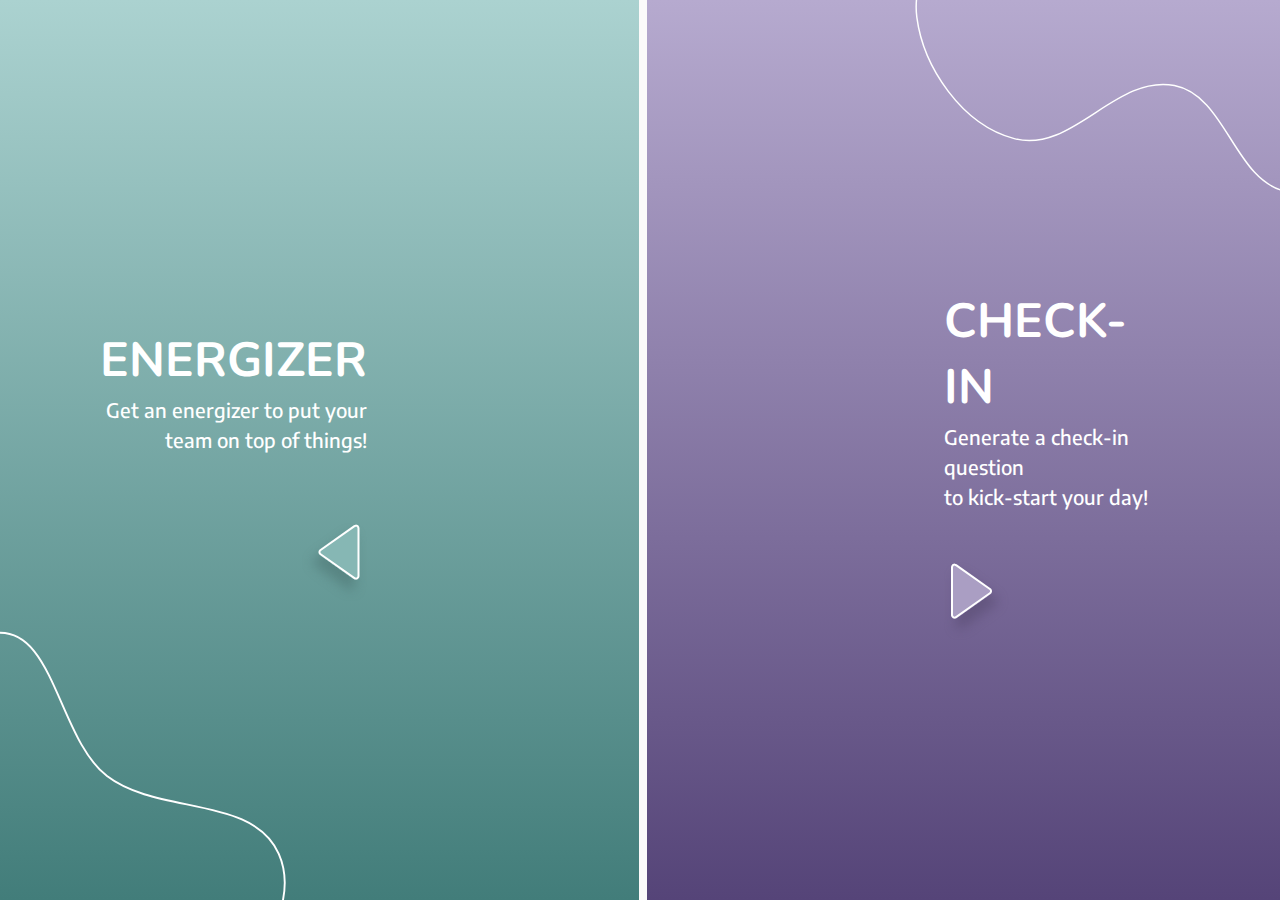
==== index.html @ ad7235d1 "generator stage 1" ====
<!DOCTYPE html>
<html lang="en">
  <head>
    <meta charset="UTF-8" />
    <meta http-equiv="X-UA-Compatible" content="IE=edge" />
    <meta name="viewport" content="width=, initial-scale=1.0" />
    <link rel="stylesheet" href="style.css" />
    <script src="main.js"></script>
    <title>Generator</title>
    <link
      rel="shortcut icon"
      type="image/png"
      href="https://i.ibb.co/zRG3trT/favicon.png"
    />
    <link
      rel="stylesheet"
      href="https://fonts.googleapis.com/css?family=Nunito"
    />
    <link
      rel="stylesheet"
      href="https://fonts.googleapis.com/css?family=Encode+Sans"
    />
  </head>
  <body>
    <div class="split left">
      <div class="blob01">
        <?xml version="1.0" encoding="utf-8"?>
        <!-- Generator: Adobe Illustrator 22.1.0, SVG Export Plug-In . SVG Version: 6.00 Build 0)  -->
        <svg
          version="1.1"
          id="Layer_1"
          xmlns="http://www.w3.org/2000/svg"
          xmlns:xlink="http://www.w3.org/1999/xlink"
          x="0px"
          y="0px"
          viewBox="0 0 403.5 336"
          style="enable-background: new 0 0 403.5 336"
          xml:space="preserve"
        >
          <style type="text/css">
            .st0 {
              fill: none;
              stroke: #ffffff;
              stroke-width: 2;
            }
          </style>
          <path
            class="st0"
            d="M26.8,41c10-11.5,22.5-19.6,39-22.6C130.1,6.8,134.2,128.3,186,168.2c53.4,41.1,153.4,20,180.5,81.7
          c9.5,21.6,7.5,43.5-0.2,65.5"
          />
        </svg>
      </div>
​
      <div id="leftBlock">
        <h1>Energizer</h1>
        <h2>
          Get an energizer to put your <br />
          team on top of things!
        </h2>
​
        <!-- Blue button -->
        <div class="triangle_left">
        <a href="energizer.html">
          <svg 
            width="65"
            height="79"
            viewBox="0 0 65 79"
            fill="none"
            xmlns="http://www.w3.org/2000/svg">
            <g filter="url(#filter0_d_271:8)">
              <path
                d="M55.6063 55.6998C55.1857 55.9228 54.7135 56.0248 54.2403 55.9949C53.7671 55.965 53.3108 55.8044 52.9205 55.5302L19.1194 31.6811C18.774 31.4373 18.4917 31.1117 18.2968 30.7324C18.1018 30.353 18 29.9312 18 29.5029C18 29.0747 18.1018 28.6528 18.2968 28.2735C18.4917 27.8941 18.774 27.5686 19.1194 27.3247L52.9205 3.47564C53.3101 3.1986 53.7669 3.03591 54.241 3.00529C54.7152 2.97468 55.1885 3.07732 55.6093 3.30202C56.0302 3.52672 56.3824 3.86486 56.6276 4.27957C56.8728 4.69429 57.0016 5.16966 57 5.65385V53.352C57.0001 53.8357 56.8702 54.3102 56.6246 54.7241C56.3789 55.1379 56.0268 55.4754 55.6063 55.6998Z"
                fill="#86B7B4"
              />
              <path
                d="M55.6063 55.6998C55.1857 55.9228 54.7135 56.0248 54.2403 55.9949C53.7671 55.965 53.3108 55.8044 52.9205 55.5302L19.1194 31.6811C18.774 31.4373 18.4917 31.1117 18.2968 30.7324C18.1018 30.353 18 29.9312 18 29.5029C18 29.0747 18.1018 28.6528 18.2968 28.2735C18.4917 27.8941 18.774 27.5686 19.1194 27.3247L52.9205 3.47564C53.3101 3.1986 53.7669 3.03591 54.241 3.00529C54.7152 2.97468 55.1885 3.07732 55.6093 3.30202C56.0302 3.52672 56.3824 3.86486 56.6276 4.27957C56.8728 4.69429 57.0016 5.16966 57 5.65385V53.352C57.0001 53.8357 56.8702 54.3102 56.6246 54.7241C56.3789 55.1379 56.0268 55.4754 55.6063 55.6998Z"
                stroke="white"
                stroke-width="2"
              />
            </g>
            <defs>
              <filter
                id="filter0_d_271:8"
                x="0"
                y="0"
                width="65"
                height="79"
                filterUnits="userSpaceOnUse"
                color-interpolation-filters="sRGB"
              >
                <feFlood flood-opacity="0" result="BackgroundImageFix" />
                <feColorMatrix
                  in="SourceAlpha"
                  type="matrix"
                  values="0 0 0 0 0 0 0 0 0 0 0 0 0 0 0 0 0 0 127 0"
                  result="hardAlpha"
                />
                <feOffset dx="-5" dy="10" />
                <feGaussianBlur stdDeviation="6" />
                <feComposite in2="hardAlpha" operator="out" />
                <feColorMatrix
                  type="matrix"
                  values="0 0 0 0 0.282336 0 0 0 0 0.433606 0 0 0 0 0.424879 0 0 0 0.5 0"
                />
                <feBlend
                  mode="normal"
                  in2="BackgroundImageFix"
                  result="effect1_dropShadow_271:8"
                />
                <feBlend
                  mode="normal"
                  in="SourceGraphic"
                  in2="effect1_dropShadow_271:8"
                  result="shape"
                />
              </filter>
            </defs>
          </svg>
        </a>
      </div>
      </div>
      <div class="leftDog">
      <img id="imageLeft" src="https://i.ibb.co/F7Wyc4p/left-dog.png"></div>
    </div>
    <div id="centerBlock"></div>
    <div class="split right">
      <div class="blob02">
        <?xml version="1.0" encoding="utf-8"?>
        <!-- Generator: Adobe Illustrator 22.1.0, SVG Export Plug-In . SVG Version: 6.00 Build 0)  -->
        <svg
          version="1.1"
          id="Layer_1"
          xmlns="http://www.w3.org/2000/svg"
          xmlns:xlink="http://www.w3.org/1999/xlink"
          x="0px"
          y="0px"
          viewBox="0 0 522 297"
          style="enable-background: new 0 0 522 297"
          xml:space="preserve"
        >
          <style type="text/css">
            .st0 {
              fill: none;
              stroke: #ffffff;
              stroke-width: 2;
            }
          </style>
          <path
            class="st0"
            d="M517.3,273.9c-70.8-13.7-81.6-130.3-152.4-144C285,114.4,226,223.1,147.2,202.1C75.8,183.2,23.5,104.7,14.7,37
	c-1.4-11.1-1.1-21.8,0.6-32.2"
          />
        </svg>
      </div>
      <div id="rightBlock">
        <h1 style="text-align:left;">Check-in</h1>
        <h2 style="text-align:left;">Generate a check-in question <br>
          to kick-start your day!</h2>
​
        <!-- Purple button -->
        <a href="checkIn.html">
          <svg
            width="65"
            height="79"
            viewBox="0 0 65 79"
            fill="none"
            xmlns="http://www.w3.org/2000/svg"
          >
            <g filter="url(#filter0_d_271:9)">
              <path
                d="M9.39366 55.6998C9.81426 55.9228 10.2865 56.0248 10.7597 55.9949C11.2329 55.965 11.6892 55.8044 12.0795 55.5302L45.8806 31.6811C46.226 31.4373 46.5083 31.1117 46.7032 30.7324C46.8982 30.353 47 29.9312 47 29.5029C47 29.0747 46.8982 28.6528 46.7032 28.2735C46.5083 27.8941 46.226 27.5686 45.8806 27.3247L12.0795 3.47564C11.6899 3.1986 11.2331 3.03591 10.759 3.00529C10.2848 2.97468 9.81151 3.07732 9.39067 3.30202C8.96984 3.52672 8.6176 3.86486 8.37238 4.27957C8.12716 4.69429 7.99835 5.16966 8.00002 5.65385V53.352C7.99994 53.8357 8.12977 54.3102 8.37543 54.7241C8.6211 55.1379 8.97323 55.4754 9.39366 55.6998Z"
                fill="#AA9EC3"
              />
              <path
                d="M9.39366 55.6998C9.81426 55.9228 10.2865 56.0248 10.7597 55.9949C11.2329 55.965 11.6892 55.8044 12.0795 55.5302L45.8806 31.6811C46.226 31.4373 46.5083 31.1117 46.7032 30.7324C46.8982 30.353 47 29.9312 47 29.5029C47 29.0747 46.8982 28.6528 46.7032 28.2735C46.5083 27.8941 46.226 27.5686 45.8806 27.3247L12.0795 3.47564C11.6899 3.1986 11.2331 3.03591 10.759 3.00529C10.2848 2.97468 9.81151 3.07732 9.39067 3.30202C8.96984 3.52672 8.6176 3.86486 8.37238 4.27957C8.12716 4.69429 7.99835 5.16966 8.00002 5.65385V53.352C7.99994 53.8357 8.12977 54.3102 8.37543 54.7241C8.6211 55.1379 8.97323 55.4754 9.39366 55.6998Z"
                stroke="white"
                stroke-width="2"
              />
            </g>
            <defs>
              <filter
                id="filter0_d_271:9"
                x="0"
                y="0"
                width="65"
                height="79"
                filterUnits="userSpaceOnUse"
                color-interpolation-filters="sRGB"
              >
                <feFlood flood-opacity="0" result="BackgroundImageFix" />
                <feColorMatrix
                  in="SourceAlpha"
                  type="matrix"
                  values="0 0 0 0 0 0 0 0 0 0 0 0 0 0 0 0 0 0 127 0"
                  result="hardAlpha"
                />
                <feOffset dx="5" dy="10" />
                <feGaussianBlur stdDeviation="6" />
                <feComposite in2="hardAlpha" operator="out" />
                <feColorMatrix
                  type="matrix"
                  values="0 0 0 0 0.32768 0 0 0 0 0.279461 0 0 0 0 0.421106 0 0 0 0.5 0"
                />
                <feBlend
                  mode="normal"
                  in2="BackgroundImageFix"
                  result="effect1_dropShadow_271:9"
                />
                <feBlend
                  mode="normal"
                  in="SourceGraphic"
                  in2="effect1_dropShadow_271:9"
                  result="shape"
                />
              </filter>
            </defs>
            </svg>           
      </div>
      <div class="rightDog">
      <img id="imageRight" src="https://i.ibb.co/jrBkN8w/right-dog.png">
    </div>
    </div>
  </body>
</html>
---- style.css ----
body {
  color: white;
}
h1 {
  font-family: Nunito;
  font-style: normal;
  font-weight: bold;
  font-size: 48px;
  text-align: right;
  text-transform: uppercase;
  color: #ffffff;
  margin-bottom: -15px;
}
h2 {
  font-family: "Encode Sans";
  font-style: normal;
  font-weight: 500;
  font-size: 20px;
  text-align: right;
  line-height: 30px;
  margin-bottom: 50px;
}
.split {
  height: 100%;
  width: 50%;
  position: fixed;
  z-index: 1;
  top: 0;
  overflow-x: hidden;
  overflow-y: hidden;
}
.left {
  left: 0;
  background: linear-gradient(180deg, #abd2d0 0%, #427d7a 100%);
  mix-blend-mode: normal;
}
.right {
  right: 0;
  background: linear-gradient(180deg, #b6aacf 0%, #554478 100%);
  mix-blend-mode: normal;
}
#centerBlock {
  position: fixed;
  margin-left: 49.3%;
  width: 8px;
  height: 100%;
  top: 0px;
  z-index: 2;
  background: #fbfafa;
}
#leftBlock {
  position: absolute;
  top: 50%;
  left: 35%;
  transform: translate(-50%, -50%);
}
#rightBlock {
  position: absolute;
  top: 50%;
  left: 65%;
  transform: translate(-50%, -50%);
}
.leftDog {
  position: absolute;
  width: 100%;
  height: 100%;
  margin-left: 50%;
}
#imageLeft {
  position: absolute;
  width: 100%;
  bottom: 0px;
}
.rightDog {
  position: absolute;
  width: 100%;
  height: 100%;
  margin-left: -50%;
}
#imageRight {
  position: absolute;
  width: 100%;
  bottom: 0px;
}
.blob01 {
  position: absolute;
  width: 60%;
  left: -70px;
  bottom: -40px;
}
.blob02 {
  width: 60%;
  position: absolute;
  top: -10px;
  right: -10px;
}
.triangle_left {
  margin-left: 220px;
}

/* -------------- Check-in page -------------*/

.check-in-page-main {
  height: 100%;
  width: 100%;
  position: fixed;
  left: 0;
  top: 0;
  overflow-x: hidden;
  background: linear-gradient(180deg, #b6aacf 0%, #554478 100%);
  mix-blend-mode: normal;
}

.check-in-page-parent {
  position: relative;
  width: 1100px;
  height: 1100px;
  left: 20%;
  top: 30%;
  align-self: center;
}

.present-question-text {
  position: relative;
  width: 529px;
  height: 38px;
  margin-bottom: 10px;
  font-family: "Encode Sans";
  font-style: normal;
  font-weight: 500;
  font-size: 20px;
  text-align: left;
  margin-top: 30px;
}

.check-in-question-text {
  position: relative;
  width: 800px;
  height: 98px;
  margin-bottom: 20px;
  text-align: left;
  font-family: Nunito;
  font-style: normal;
  font-weight: bold;
  font-size: 48px;
  text-align: left;
  text-transform: uppercase;
  color: #ffffff;
  margin-top: 25px;
  background-color: transparent;
}

.generate-checkIn-button {
  position: relative;
  width: 198px;
  height: 52px;
  background: #7e6f9c;
  border: 3px solid #ffffff;
  box-sizing: border-box;
  box-shadow: 0px 10px 12px rgba(94, 82, 117, 0.5);
  border-radius: 35px;
  font-family: Encode Sans;
  font-style: normal;
  font-weight: 500;
  font-size: 20px;
  text-transform: uppercase;
  color: #ffffff;
  margin-top: 30px;
}

/* ----------- Energizer page -----------*/

.energizer-body {
  height: 100%;
  width: 100%;
  position: fixed;
  left: 0;
  top: 0;
  overflow-x: hidden;
  background: linear-gradient(180deg, #abd2d0 0%, #427d7a 100%);
  mix-blend-mode: normal;
}

/* parent */
.energizer-content-holder {
  position: relative;
  width: 1100px;
  height: 1100px;
  left: 25%;
  top: 10%;
  align-self: center;
}

.generate-energizer-button {
  position: relative;
  width: 198px;
  height: 52px;
  margin-bottom: 10px;
  background: #9dc9c6;
  border: 3px solid #ffffff;
  box-sizing: border-box;
  box-shadow: 0px 10px 12px rgba(116, 156, 154, 0.5);
  border-radius: 35px;
  border-radius: 35px;
  font-family: Encode Sans;
  font-style: normal;
  font-weight: 500;
  font-size: 20px;
  text-align: center;
  text-transform: uppercase;
  color: #ffffff;
  margin-top: 30px;
  margin-bottom: 30px;
}

.body-text-holder {
  position: static;
  width: 100vh;
  height: 100vh;
  border-radius: 30px;
  background-color: white;
}

/* text-fields */
.display-energizer {
  position: relative;
  width: 529px;
  height: 38px;
  margin-bottom: 20px;
  text-align: left;
  font-family: Nunito;
  font-style: normal;
  font-weight: bold;
  font-size: 48px;
  text-align: left;
  text-transform: uppercase;
  color: #ffffff;
  margin-top: 25px;
}

.present-energizer {
  position: relative;
  width: 529px;
  height: 38px;
  margin-bottom: 10px;
  font-family: "Encode Sans";
  font-style: normal;
  font-weight: 500;
  font-size: 20px;
  text-align: left;
  margin-top: 30px;
}
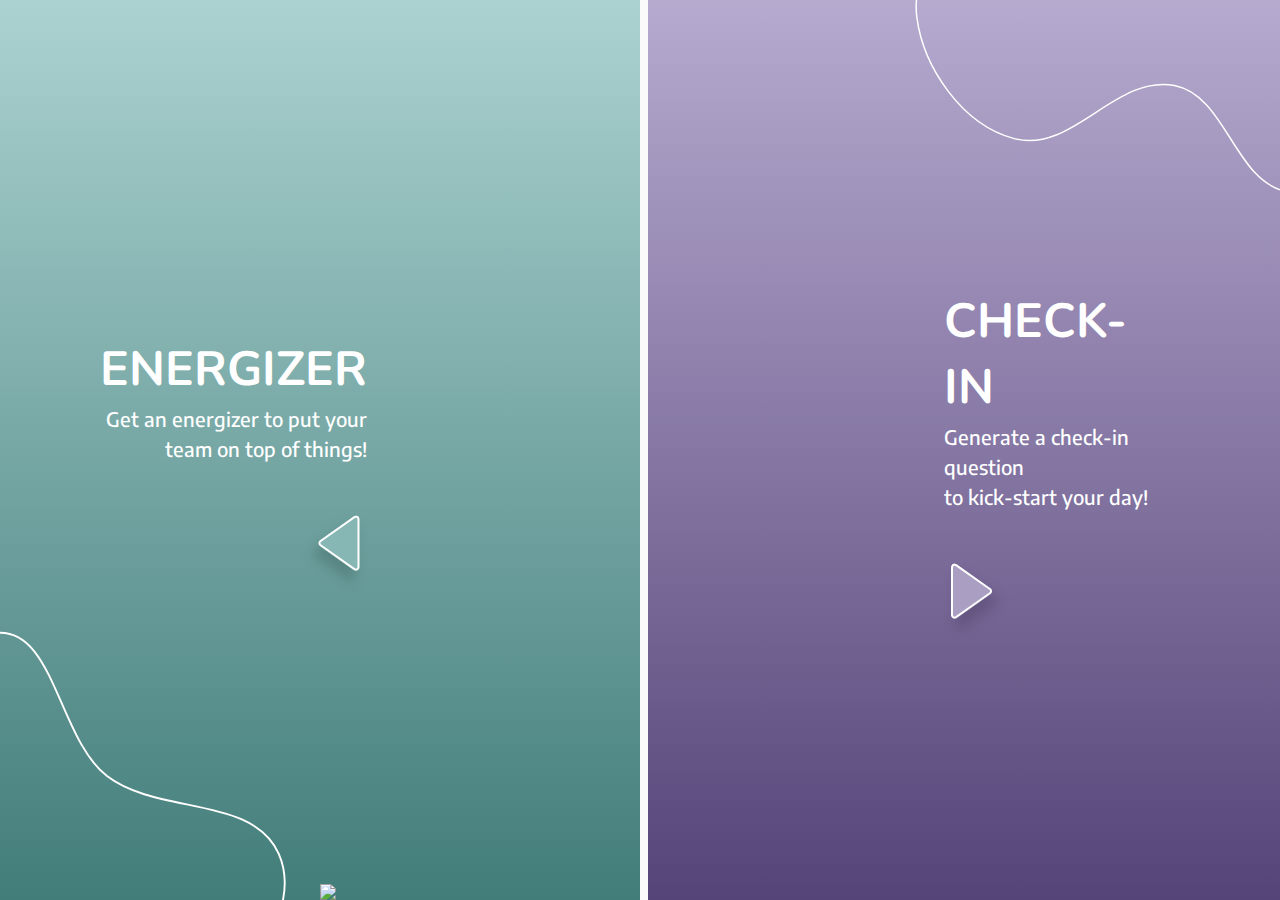
==== commit 2d6a6d77: "line" ====
--- a/index.html
+++ b/index.html
@@ -51,14 +51,14 @@
           />
         </svg>
       </div>
-​
+
       <div id="leftBlock">
         <h1>Energizer</h1>
         <h2>
           Get an energizer to put your <br />
           team on top of things!
         </h2>
-​
+
         <!-- Blue button -->
         <div class="triangle_left">
         <a href="energizer.html">
@@ -157,7 +157,7 @@
         <h1 style="text-align:left;">Check-in</h1>
         <h2 style="text-align:left;">Generate a check-in question <br>
           to kick-start your day!</h2>
-​
+
         <!-- Purple button -->
         <a href="checkIn.html">
           <svg
@@ -222,4 +222,4 @@
     </div>
     </div>
   </body>
-</html>+</html>
--- a/style.css
+++ b/style.css
@@ -1,6 +1,7 @@
 body {
   color: white;
 }
+
 h1 {
   font-family: Nunito;
   font-style: normal;
@@ -11,6 +12,7 @@
   color: #ffffff;
   margin-bottom: -15px;
 }
+
 h2 {
   font-family: "Encode Sans";
   font-style: normal;
@@ -20,6 +22,7 @@
   line-height: 30px;
   margin-bottom: 50px;
 }
+
 .split {
   height: 100%;
   width: 50%;
@@ -29,45 +32,53 @@
   overflow-x: hidden;
   overflow-y: hidden;
 }
+
 .left {
   left: 0;
   background: linear-gradient(180deg, #abd2d0 0%, #427d7a 100%);
   mix-blend-mode: normal;
 }
+
 .right {
   right: 0;
   background: linear-gradient(180deg, #b6aacf 0%, #554478 100%);
   mix-blend-mode: normal;
 }
+
 #centerBlock {
   position: fixed;
-  margin-left: 49.3%;
+  margin-left: 49.4%;
   width: 8px;
   height: 100%;
   top: 0px;
   z-index: 2;
-  background: #fbfafa;
-}
+  background: #FBFAFA;
+}
+
 #leftBlock {
   position: absolute;
   top: 50%;
   left: 35%;
   transform: translate(-50%, -50%);
 }
+
 #rightBlock {
   position: absolute;
   top: 50%;
   left: 65%;
   transform: translate(-50%, -50%);
 }
+
+
 .leftDog {
   position: absolute;
   width: 100%;
   height: 100%;
   margin-left: 50%;
+  
 }
 #imageLeft {
-  position: absolute;
+  position:absolute;
   width: 100%;
   bottom: 0px;
 }
@@ -76,31 +87,34 @@
   width: 100%;
   height: 100%;
   margin-left: -50%;
+  
 }
 #imageRight {
-  position: absolute;
+  position:absolute;
   width: 100%;
   bottom: 0px;
 }
+
 .blob01 {
   position: absolute;
   width: 60%;
   left: -70px;
   bottom: -40px;
 }
+
 .blob02 {
   width: 60%;
   position: absolute;
   top: -10px;
   right: -10px;
 }
+
 .triangle_left {
   margin-left: 220px;
 }
-
-/* -------------- Check-in page -------------*/
-
-.check-in-page-main {
+/* check-in page */
+
+.check-in {
   height: 100%;
   width: 100%;
   position: fixed;
@@ -111,49 +125,28 @@
   mix-blend-mode: normal;
 }
 
-.check-in-page-parent {
-  position: relative;
-  width: 1100px;
-  height: 1100px;
-  left: 20%;
-  top: 30%;
-  align-self: center;
-}
-
-.present-question-text {
-  position: relative;
+.today {
+  position: absolute;
   width: 529px;
   height: 38px;
-  margin-bottom: 10px;
-  font-family: "Encode Sans";
-  font-style: normal;
-  font-weight: 500;
-  font-size: 20px;
-  text-align: left;
-  margin-top: 30px;
-}
-
-.check-in-question-text {
-  position: relative;
-  width: 800px;
-  height: 98px;
-  margin-bottom: 20px;
-  text-align: left;
-  font-family: Nunito;
-  font-style: normal;
-  font-weight: bold;
-  font-size: 48px;
-  text-align: left;
-  text-transform: uppercase;
-  color: #ffffff;
-  margin-top: 25px;
-  background-color: transparent;
+  left: calc(19% - 198px / 2 + 84px);
+  top: calc(30% - 92px / 2 + 34px);
+}
+
+.question {
+  position: absolute;
+  width: 686px;
+  height: 61px;
+  left: calc(30% - 198px / 2 + 84px);
+  top: calc(35% - 92px / 2 + 34px);
 }
 
 .generate-checkIn-button {
-  position: relative;
+  position: fixed;
   width: 198px;
   height: 52px;
+  left: calc(50% - 198px / 2 + 84px);
+  top: calc(50% - 52px / 2 + 65px);
   background: #7e6f9c;
   border: 3px solid #ffffff;
   box-sizing: border-box;
@@ -163,12 +156,12 @@
   font-style: normal;
   font-weight: 500;
   font-size: 20px;
-  text-transform: uppercase;
-  color: #ffffff;
-  margin-top: 30px;
-}
-
-/* ----------- Energizer page -----------*/
+  text-align: center;
+  text-transform: uppercase;
+  color: #ffffff;
+}
+
+/* Energizer page */
 
 .energizer-body {
   height: 100%;
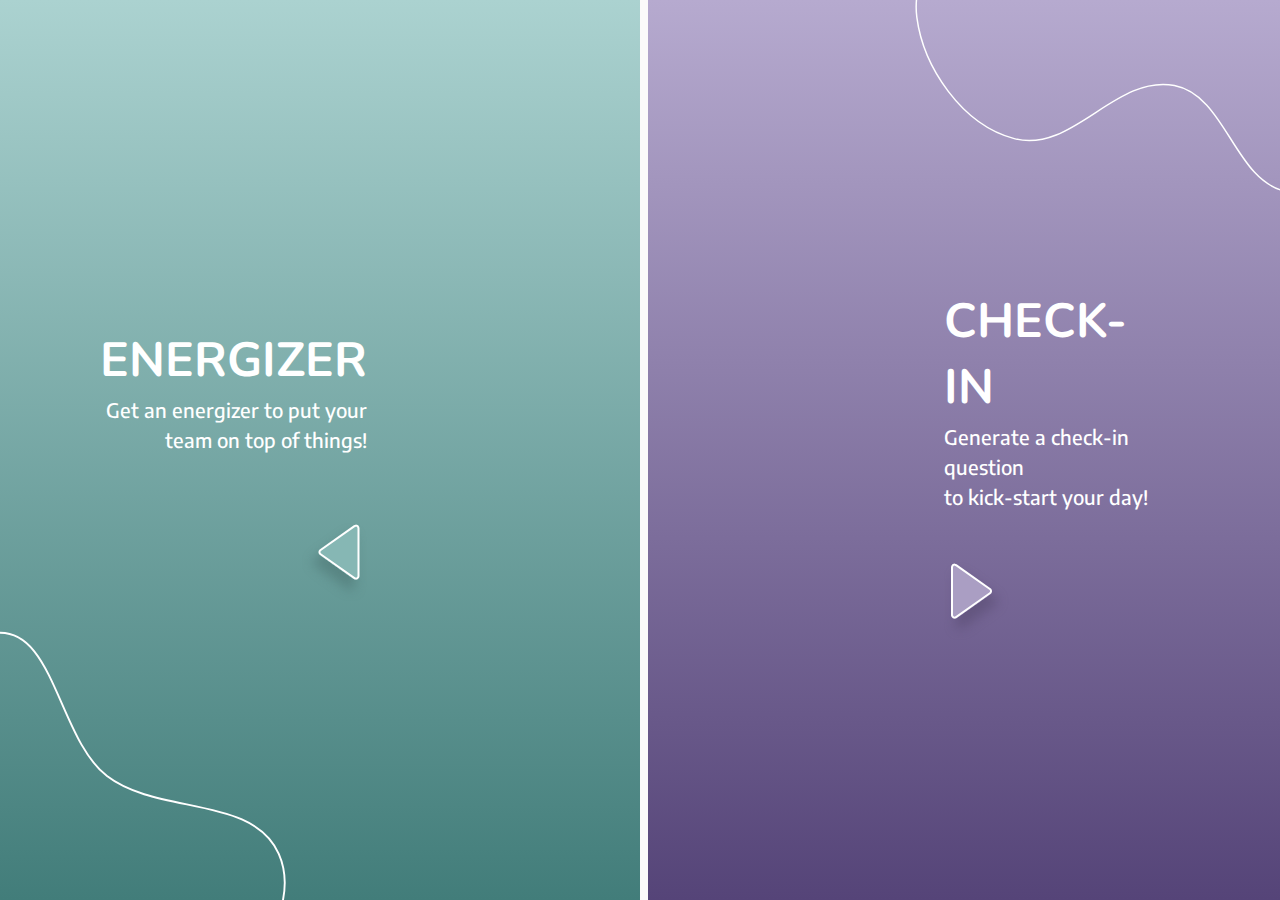
==== commit 4c3c38fa: "Merge branch 'vilma' of https://github.com/k0dashi/Toolbox_HI into vilma" ====
--- a/index.html
+++ b/index.html
@@ -51,14 +51,14 @@
           />
         </svg>
       </div>
-
+​
       <div id="leftBlock">
         <h1>Energizer</h1>
         <h2>
           Get an energizer to put your <br />
           team on top of things!
         </h2>
-
+​
         <!-- Blue button -->
         <div class="triangle_left">
         <a href="energizer.html">
@@ -157,7 +157,7 @@
         <h1 style="text-align:left;">Check-in</h1>
         <h2 style="text-align:left;">Generate a check-in question <br>
           to kick-start your day!</h2>
-
+​
         <!-- Purple button -->
         <a href="checkIn.html">
           <svg
@@ -222,4 +222,4 @@
     </div>
     </div>
   </body>
-</html>
+</html>--- a/style.css
+++ b/style.css
@@ -1,7 +1,6 @@
 body {
   color: white;
 }
-
 h1 {
   font-family: Nunito;
   font-style: normal;
@@ -12,7 +11,6 @@
   color: #ffffff;
   margin-bottom: -15px;
 }
-
 h2 {
   font-family: "Encode Sans";
   font-style: normal;
@@ -22,7 +20,6 @@
   line-height: 30px;
   margin-bottom: 50px;
 }
-
 .split {
   height: 100%;
   width: 50%;
@@ -32,13 +29,11 @@
   overflow-x: hidden;
   overflow-y: hidden;
 }
-
 .left {
   left: 0;
   background: linear-gradient(180deg, #abd2d0 0%, #427d7a 100%);
   mix-blend-mode: normal;
 }
-
 .right {
   right: 0;
   background: linear-gradient(180deg, #b6aacf 0%, #554478 100%);
@@ -61,24 +56,20 @@
   left: 35%;
   transform: translate(-50%, -50%);
 }
-
 #rightBlock {
   position: absolute;
   top: 50%;
   left: 65%;
   transform: translate(-50%, -50%);
 }
-
-
 .leftDog {
   position: absolute;
   width: 100%;
   height: 100%;
   margin-left: 50%;
-  
 }
 #imageLeft {
-  position:absolute;
+  position: absolute;
   width: 100%;
   bottom: 0px;
 }
@@ -87,34 +78,31 @@
   width: 100%;
   height: 100%;
   margin-left: -50%;
-  
 }
 #imageRight {
-  position:absolute;
+  position: absolute;
   width: 100%;
   bottom: 0px;
 }
-
 .blob01 {
   position: absolute;
   width: 60%;
   left: -70px;
   bottom: -40px;
 }
-
 .blob02 {
   width: 60%;
   position: absolute;
   top: -10px;
   right: -10px;
 }
-
 .triangle_left {
   margin-left: 220px;
 }
-/* check-in page */
-
-.check-in {
+
+/* -------------- Check-in page -------------*/
+
+.check-in-page-main {
   height: 100%;
   width: 100%;
   position: fixed;
@@ -125,28 +113,46 @@
   mix-blend-mode: normal;
 }
 
-.today {
-  position: absolute;
+.check-in-page-parent {
+  position: relative;
+  width: 1100px;
+  height: 1100px;
+  left: 20%;
+  top: 30%;
+  align-self: center;
+}
+
+.present-question-text {
+  position: relative;
   width: 529px;
   height: 38px;
-  left: calc(19% - 198px / 2 + 84px);
-  top: calc(30% - 92px / 2 + 34px);
-}
-
-.question {
-  position: absolute;
-  width: 686px;
-  height: 61px;
-  left: calc(30% - 198px / 2 + 84px);
-  top: calc(35% - 92px / 2 + 34px);
+  margin-bottom: 10px;
+  font-family: "Encode Sans";
+  font-style: normal;
+  font-weight: 500;
+  font-size: 20px;
+  text-align: left;
+  margin-top: 30px;
+}
+
+.check-in-question-text {
+  position: relative;
+  width: 800px;
+  text-align: left;
+  font-family: Nunito;
+  font-style: normal;
+  font-weight: bold;
+  font-size: 48px;
+  text-align: left;
+  color: #ffffff;
+  margin-top: 25px;
+  background-color: transparent;
 }
 
 .generate-checkIn-button {
-  position: fixed;
+  position: relative;
   width: 198px;
   height: 52px;
-  left: calc(50% - 198px / 2 + 84px);
-  top: calc(50% - 52px / 2 + 65px);
   background: #7e6f9c;
   border: 3px solid #ffffff;
   box-sizing: border-box;
@@ -156,12 +162,12 @@
   font-style: normal;
   font-weight: 500;
   font-size: 20px;
-  text-align: center;
-  text-transform: uppercase;
-  color: #ffffff;
-}
-
-/* Energizer page */
+  text-transform: uppercase;
+  color: #ffffff;
+  margin-top: 30px;
+}
+
+/* ----------- Energizer page -----------*/
 
 .energizer-body {
   height: 100%;
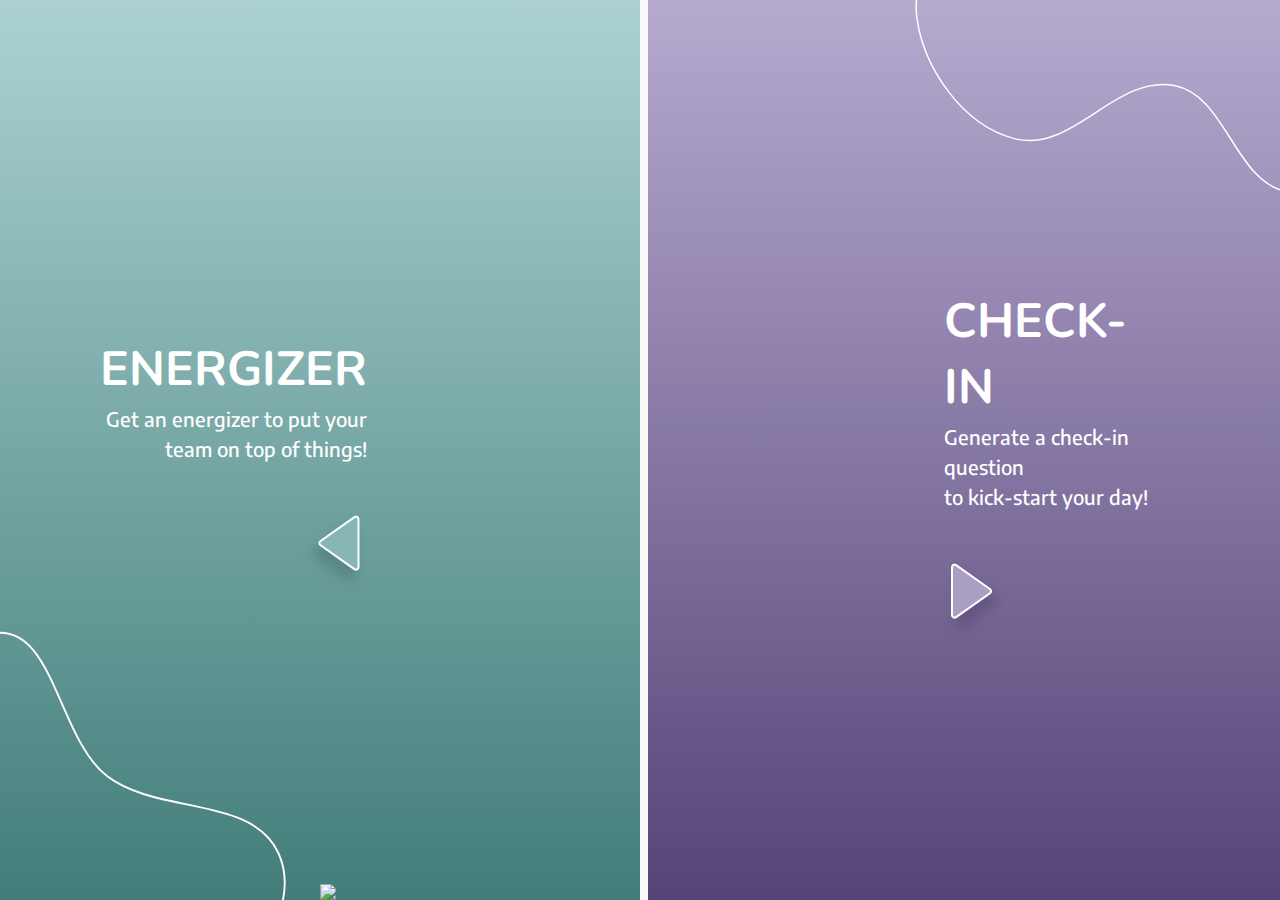
==== commit 6cc45cea: "main page, checkin page" ====
--- a/index.html
+++ b/index.html
@@ -51,14 +51,14 @@
           />
         </svg>
       </div>
-​
+
       <div id="leftBlock">
         <h1>Energizer</h1>
         <h2>
           Get an energizer to put your <br />
           team on top of things!
         </h2>
-​
+
         <!-- Blue button -->
         <div class="triangle_left">
         <a href="energizer.html">
@@ -157,7 +157,7 @@
         <h1 style="text-align:left;">Check-in</h1>
         <h2 style="text-align:left;">Generate a check-in question <br>
           to kick-start your day!</h2>
-​
+
         <!-- Purple button -->
         <a href="checkIn.html">
           <svg
@@ -222,4 +222,4 @@
     </div>
     </div>
   </body>
-</html>+</html>
--- a/style.css
+++ b/style.css
@@ -1,6 +1,7 @@
 body {
   color: white;
 }
+
 h1 {
   font-family: Nunito;
   font-style: normal;
@@ -11,6 +12,7 @@
   color: #ffffff;
   margin-bottom: -15px;
 }
+
 h2 {
   font-family: "Encode Sans";
   font-style: normal;
@@ -20,6 +22,7 @@
   line-height: 30px;
   margin-bottom: 50px;
 }
+
 .split {
   height: 100%;
   width: 50%;
@@ -29,11 +32,13 @@
   overflow-x: hidden;
   overflow-y: hidden;
 }
+
 .left {
   left: 0;
   background: linear-gradient(180deg, #abd2d0 0%, #427d7a 100%);
   mix-blend-mode: normal;
 }
+
 .right {
   right: 0;
   background: linear-gradient(180deg, #b6aacf 0%, #554478 100%);
@@ -50,26 +55,31 @@
   background: #FBFAFA;
 }
 
+
 #leftBlock {
   position: absolute;
   top: 50%;
   left: 35%;
   transform: translate(-50%, -50%);
 }
+
 #rightBlock {
   position: absolute;
   top: 50%;
   left: 65%;
   transform: translate(-50%, -50%);
 }
+
+
 .leftDog {
   position: absolute;
   width: 100%;
   height: 100%;
   margin-left: 50%;
+  
 }
 #imageLeft {
-  position: absolute;
+  position:absolute;
   width: 100%;
   bottom: 0px;
 }
@@ -78,29 +88,52 @@
   width: 100%;
   height: 100%;
   margin-left: -50%;
+  
 }
 #imageRight {
-  position: absolute;
+  position:absolute;
   width: 100%;
   bottom: 0px;
 }
+
 .blob01 {
   position: absolute;
   width: 60%;
   left: -70px;
   bottom: -40px;
 }
+
 .blob02 {
   width: 60%;
   position: absolute;
   top: -10px;
   right: -10px;
 }
+
 .triangle_left {
   margin-left: 220px;
 }
-
 /* -------------- Check-in page -------------*/
+#check-in {
+  width: 40%;
+}
+.button_back {
+margin-left:30px;
+margin-top:30px;
+}
+
+.checkinDog{
+  position: absolute;
+  width: 50%;
+  height: 100%;
+  margin-left: -10%;
+  z-index: 1;
+}
+#imageCheckin {
+  position: absolute;
+  width: 100%;
+  bottom: 0px;
+}
 
 .check-in-page-main {
   height: 100%;
@@ -109,6 +142,7 @@
   left: 0;
   top: 0;
   overflow-x: hidden;
+  overflow-y: hidden;
   background: linear-gradient(180deg, #b6aacf 0%, #554478 100%);
   mix-blend-mode: normal;
 }
@@ -117,9 +151,10 @@
   position: relative;
   width: 1100px;
   height: 1100px;
-  left: 20%;
-  top: 30%;
+  left: 45%;
+  top: 20%;
   align-self: center;
+  z-index: 2;
 }
 
 .present-question-text {
@@ -137,7 +172,7 @@
 
 .check-in-question-text {
   position: relative;
-  width: 800px;
+  width: 70%;
   text-align: left;
   font-family: Nunito;
   font-style: normal;
@@ -145,12 +180,14 @@
   font-size: 48px;
   text-align: left;
   color: #ffffff;
-  margin-top: 25px;
+  margin-top: 15px;
   background-color: transparent;
 }
 
 .generate-checkIn-button {
   position: relative;
+  margin-left: auto;
+  margin-right: auto;
   width: 198px;
   height: 52px;
   background: #7e6f9c;
@@ -164,7 +201,7 @@
   font-size: 20px;
   text-transform: uppercase;
   color: #ffffff;
-  margin-top: 30px;
+  margin-top: 40px;
 }
 
 /* ----------- Energizer page -----------*/
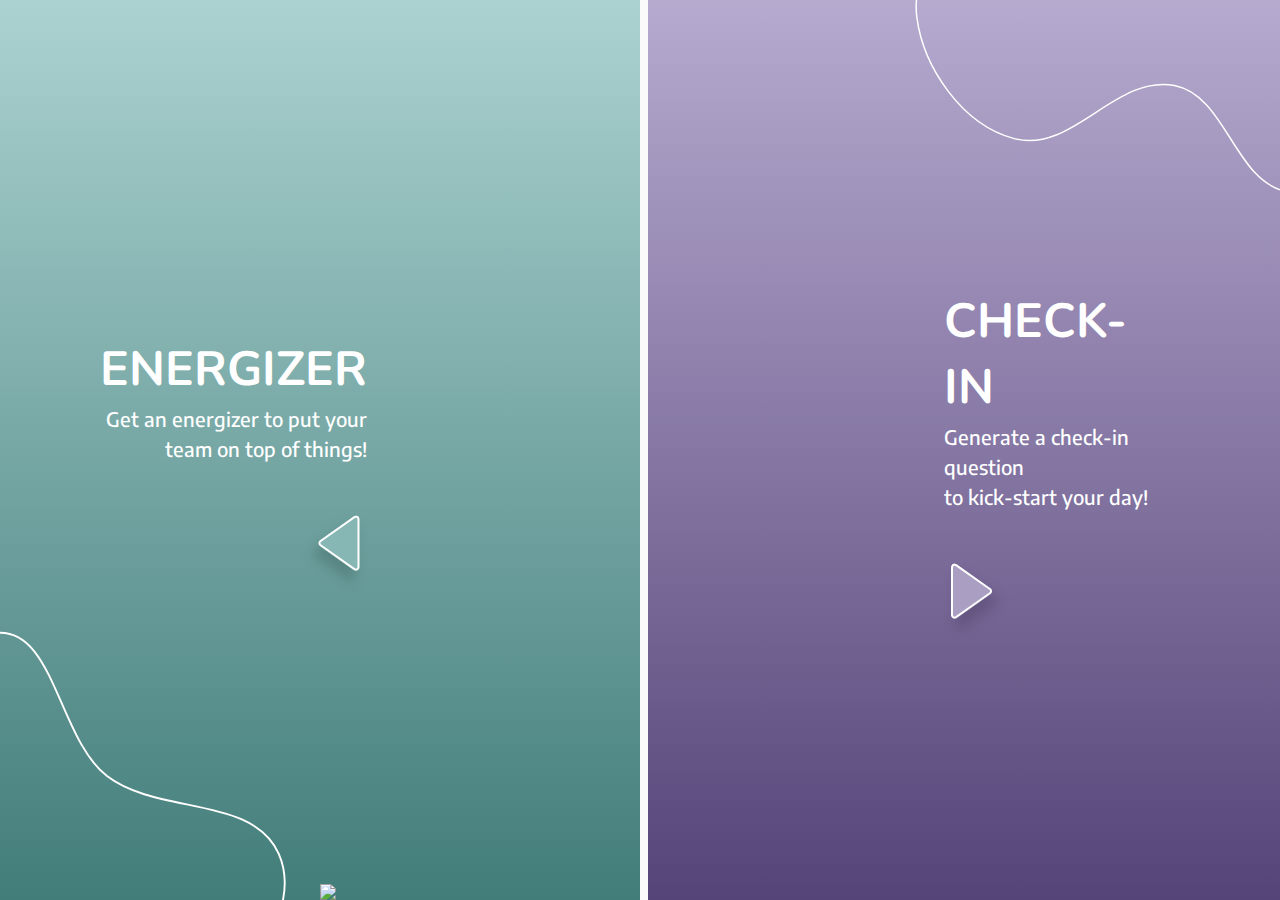
==== commit 3d7e1f05: "Questions added and bug fixed" ====
--- a/index.html
+++ b/index.html
@@ -159,7 +159,7 @@
           to kick-start your day!</h2>
 
         <!-- Purple button -->
-        <a href="checkIn.html">
+        <a href="checkIn.html" class="generateQuestion">
           <svg
             width="65"
             height="79"
--- a/style.css
+++ b/style.css
@@ -52,9 +52,8 @@
   height: 100%;
   top: 0px;
   z-index: 2;
-  background: #FBFAFA;
-}
-
+  background: #fbfafa;
+}
 
 #leftBlock {
   position: absolute;
@@ -70,16 +69,14 @@
   transform: translate(-50%, -50%);
 }
 
-
 .leftDog {
   position: absolute;
   width: 100%;
   height: 100%;
   margin-left: 50%;
-  
 }
 #imageLeft {
-  position:absolute;
+  position: absolute;
   width: 100%;
   bottom: 0px;
 }
@@ -88,10 +85,9 @@
   width: 100%;
   height: 100%;
   margin-left: -50%;
-  
 }
 #imageRight {
-  position:absolute;
+  position: absolute;
   width: 100%;
   bottom: 0px;
 }
@@ -118,20 +114,24 @@
   width: 40%;
 }
 .button_back {
-margin-left:30px;
-margin-top:30px;
-}
-
-.checkinDog{
+  margin-left: 30px;
+  margin-top: 30px;
+  z-index: 3;
+}
+
+.checkinDog {
   position: absolute;
   width: 50%;
   height: 100%;
-  margin-left: -10%;
+  margin-left: -6%;
+  margin-top: 10px;
   z-index: 1;
-}
+  overflow: hidden;
+}
+
 #imageCheckin {
   position: absolute;
-  width: 100%;
+  width: 90%;
   bottom: 0px;
 }
 
@@ -149,36 +149,33 @@
 
 .check-in-page-parent {
   position: relative;
-  width: 1100px;
-  height: 1100px;
-  left: 45%;
+  width: 50%;
+  left: 40%;
   top: 20%;
+  right: 20%;
   align-self: center;
   z-index: 2;
 }
 
 .present-question-text {
-  position: relative;
-  width: 529px;
-  height: 38px;
+  width: 100%;
+  position: relative;
   margin-bottom: 10px;
   font-family: "Encode Sans";
   font-style: normal;
   font-weight: 500;
-  font-size: 20px;
-  text-align: left;
+  font-size: 30px;
+  text-align: center;
   margin-top: 30px;
 }
 
 .check-in-question-text {
   position: relative;
-  width: 70%;
-  text-align: left;
+  width: 100%;
+  text-align: center;
   font-family: Nunito;
-  font-style: normal;
   font-weight: bold;
   font-size: 48px;
-  text-align: left;
   color: #ffffff;
   margin-top: 15px;
   background-color: transparent;
@@ -186,8 +183,7 @@
 
 .generate-checkIn-button {
   position: relative;
-  margin-left: auto;
-  margin-right: auto;
+  cursor: pointer;
   width: 198px;
   height: 52px;
   background: #7e6f9c;
@@ -202,6 +198,52 @@
   text-transform: uppercase;
   color: #ffffff;
   margin-top: 40px;
+  position: absolute;
+  -ms-transform: translateY(-50%);
+  transform: translateY(-50%);
+  transform: translate(-50%, -50%);
+}
+
+.generate-checkIn-button:active {
+  background: #4a3c67;
+}
+
+.filter_icon {
+  margin-top: 10px;
+}
+
+.modal-content {
+  height: fit-content;
+  width: auto;
+  background-color: #2434a9;
+  border-radius: 40px;
+  padding: 25px;
+  position: absolute;
+  top: 50%;
+  display: none;
+  justify-content: center;
+  align-items: center;
+  left: 50%;
+  margin: auto;
+  transform: translate(-50%, -50%);
+}
+
+ul {
+  text-align: left;
+  padding-right: 20px;
+  font-weight: 400;
+  padding-bottom: 15px;
+}
+
+.checkbox {
+  cursor: pointer;
+}
+
+.filter-text {
+  font-family: "Encode Sans";
+  font-style: normal;
+  font-weight: 500;
+  font-size: 12px;
 }
 
 /* ----------- Energizer page -----------*/
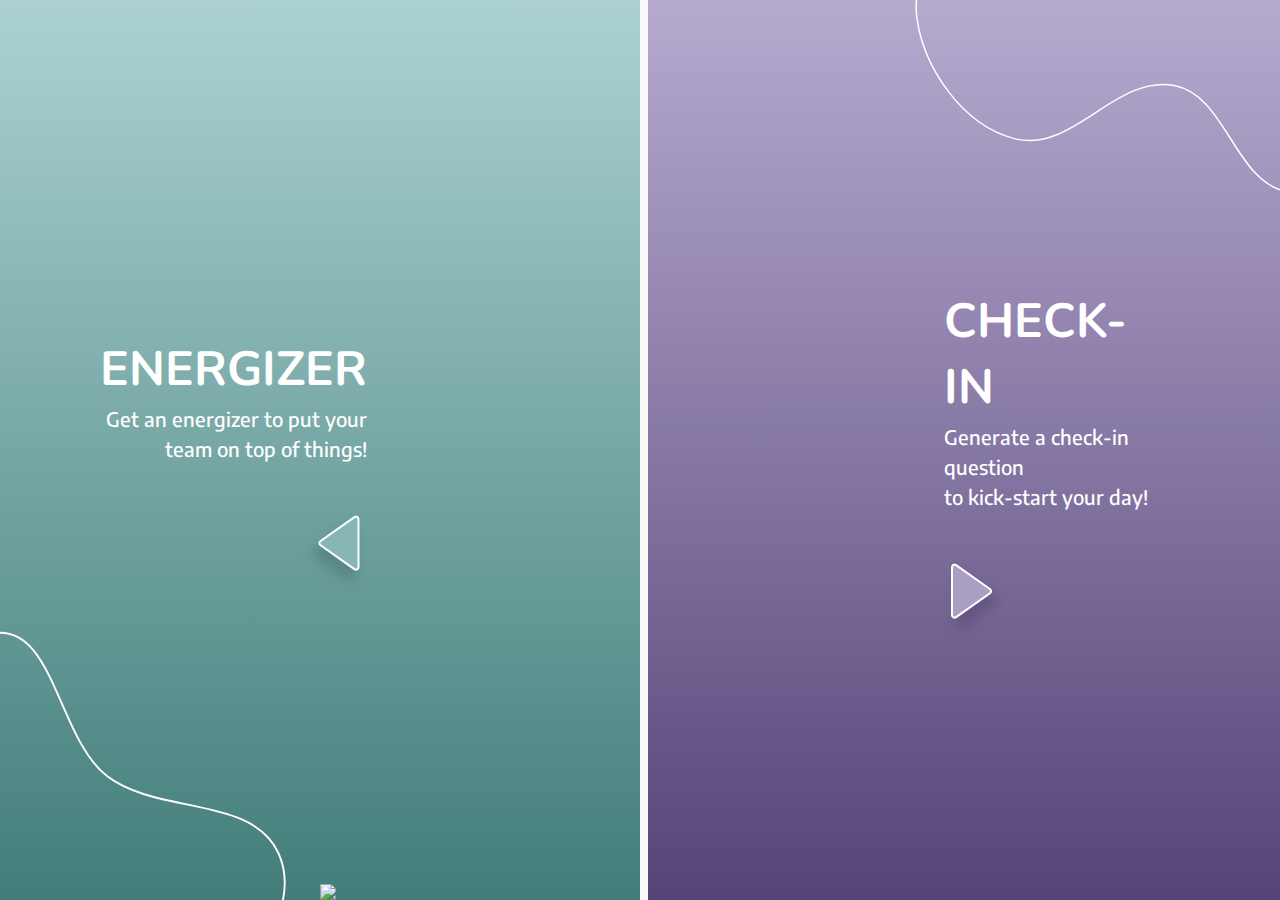
==== commit e2b7b2b8: "clickking working" ====
--- a/index.html
+++ b/index.html
@@ -52,16 +52,18 @@
         </svg>
       </div>
 
+      <!-- left block -->
       <div id="leftBlock">
         <h1>Energizer</h1>
         <h2>
           Get an energizer to put your <br />
           team on top of things!
         </h2>
+        
+        <a href="energizer.html">
+        <!-- Blue button -->
+        <div class="triangle_left" >
 
-        <!-- Blue button -->
-        <div class="triangle_left">
-        <a href="energizer.html">
           <svg 
             width="65"
             height="79"
@@ -117,11 +119,10 @@
               </filter>
             </defs>
           </svg>
-        </a>
-      </div>
-      </div>
-      <div class="leftDog">
-      <img id="imageLeft" src="https://i.ibb.co/F7Wyc4p/left-dog.png"></div>
+      </div>
+      </div>
+      <div class="leftDog" href="energizer.html" >
+      <img id="imageLeft" src="https://i.ibb.co/F7Wyc4p/left-dog.png" href="energizer.html" ></div>
     </div>
     <div id="centerBlock"></div>
     <div class="split right">
@@ -152,14 +153,15 @@
 	c-1.4-11.1-1.1-21.8,0.6-32.2"
           />
         </svg>
-      </div>
+      </a>
+      </div>
+      
+      <!-- RightBlock -->
       <div id="rightBlock">
         <h1 style="text-align:left;">Check-in</h1>
         <h2 style="text-align:left;">Generate a check-in question <br>
           to kick-start your day!</h2>
-
-        <!-- Purple button -->
-        <a href="checkIn.html" class="generateQuestion">
+        <a href="checkIn.html" >
           <svg
             width="65"
             height="79"
--- a/style.css
+++ b/style.css
@@ -23,6 +23,34 @@
   margin-bottom: 50px;
 }
 
+h3 {
+  font-family: "Encode Sans";
+  font-style: normal;
+  font-weight: 500;
+  font-size: 30px;
+}
+
+h3 {
+  font-family: "Encode Sans";
+  font-style: normal;
+  font-weight: 500;
+  font-size: 30px;
+}
+
+h4 {
+  font-family: "Encode Sans";
+  font-style: bold;
+  font-weight: 500;
+  font-size: 30px;
+}
+
+h5 {
+  font-family: "Encode Sans";
+  font-style: bold;
+  font-weight: 500;
+  font-size: 20px;
+}
+
 .split {
   height: 100%;
   width: 50%;
@@ -86,6 +114,7 @@
   height: 100%;
   margin-left: -50%;
 }
+
 #imageRight {
   position: absolute;
   width: 100%;
@@ -109,6 +138,7 @@
 .triangle_left {
   margin-left: 220px;
 }
+
 /* -------------- Check-in page -------------*/
 #check-in {
   width: 40%;
@@ -116,7 +146,6 @@
 .button_back {
   margin-left: 30px;
   margin-top: 30px;
-  z-index: 3;
 }
 
 .checkinDog {
@@ -125,7 +154,6 @@
   height: 100%;
   margin-left: -6%;
   margin-top: 10px;
-  z-index: 1;
   overflow: hidden;
 }
 
@@ -161,10 +189,7 @@
   width: 100%;
   position: relative;
   margin-bottom: 10px;
-  font-family: "Encode Sans";
-  font-style: normal;
-  font-weight: 500;
-  font-size: 30px;
+  font-weight: 500;
   text-align: center;
   margin-top: 30px;
 }
@@ -212,38 +237,183 @@
   margin-top: 10px;
 }
 
+#myBtn {
+  background-color: #ffffff00;
+  margin-top: 80px;
+  border: 0px;
+}
+#myBtn:hover,
+#nyBtn:focus {
+  cursor: pointer;
+}
+/* ------------Modal---------------*/
+/* The Modal (background) */
+.modal {
+  display: none;
+  position: fixed;
+  z-index: 1;
+  left: 0;
+  top: 0;
+  width: 100%;
+  height: 100%;
+  overflow: auto;
+  background-color: rgba(0, 0, 0, 0.5);
+  justify-content: center;
+}
+
+/* Modal Content/Box */
+
+#savebutton {
+  position: relative;
+  cursor: pointer;
+  width: 169px;
+  height: 52px;
+  background: #4a3c67;
+  border: 3px solid #4a3c67;
+  box-sizing: border-box;
+  box-shadow: 0px 8px 10px rgba(74, 60, 103, 0.2);
+  border-radius: 35px;
+  font-family: Encode Sans;
+  font-style: normal;
+  font-weight: 500;
+  font-size: 20px;
+  text-transform: uppercase;
+  color: #ffffff;
+  margin-top: -10px;
+  position: absolute;
+  -ms-transform: translateY(-50%);
+  transform: translateY(-50%);
+  transform: translate(-50%, -50%);
+}
+
+#savebutton:active {
+  background: #29213A;
+  border: 3px solid #29213A;
+}
+.filter_header {
+  position: relative;
+  margin-top: 20px;
+  text-align: center;
+}
+
+/* The Close Button */
+.close {
+  font-family: Nunito;
+  color: #4a3c67;
+  float: right;
+  font-size: 34px;
+  font-weight: bold;
+  margin-right: 10px;
+}
+
+.close:hover,
+.close:focus {
+  color: black;
+  text-decoration: none;
+  cursor: pointer;
+}
+
+/* Modal Content */
 .modal-content {
-  height: fit-content;
-  width: auto;
-  background-color: #2434a9;
-  border-radius: 40px;
-  padding: 25px;
-  position: absolute;
-  top: 50%;
+  background: #ffffff;
+  position: relative;
+  padding-left: 20px;
+  padding-right: 20px;
+  padding-top: 20px;
+  padding-bottom: 0px;
+  width: 444px;
+  height: 500px;
+  overflow: hidden;
+  box-shadow: 0px 10px 12px rgba(65, 58, 80, 0.5);
+  border-radius: 30px;
+  animation-name: animatetop;
+  animation-duration: 0.4s;
+  color: #4a3c67;
+  margin: auto;
+  margin-top: 10%;
+}
+
+.filter_header {
+  text-align: center;
+}
+
+.filter_body {
+  margin-left: 40px;
+}
+.container {
+  display: block;
+  position: relative;
+  padding-left: 35px;
+  margin-bottom: 12px;
+  cursor: pointer;
+  font-size: 22px;
+  -webkit-user-select: none;
+  -moz-user-select: none;
+  -ms-user-select: none;
+  user-select: none;
+}
+
+/* Hide the browser's default radio button */
+.container input {
+  position: absolute;
+  opacity: 0;
+  cursor: pointer;
+}
+
+/* Create a custom radio button */
+.checkmark {
+  position: absolute;
+  top: 0;
+  left: 0;
+  height: 32px;
+  width: 32px;
+  background-color: white;
+  border: 3px solid #4a3c67;
+  border-radius: 50%;
+}
+
+#filtertext {
+  margin-left: 20px;
+}
+.container:hover input ~ .checkmark {
+  background-color: #4a3c67;
+}
+
+.container input:checked ~ .checkmark {
+  background-color: #4a3c67;
+}
+
+/* Create the indicator (the dot/circle - hidden when not checked) */
+.checkmark:after {
+  content: "";
+  position: absolute;
   display: none;
-  justify-content: center;
-  align-items: center;
-  left: 50%;
-  margin: auto;
-  transform: translate(-50%, -50%);
-}
-
-ul {
-  text-align: left;
-  padding-right: 20px;
-  font-weight: 400;
-  padding-bottom: 15px;
-}
-
-.checkbox {
-  cursor: pointer;
-}
-
-.filter-text {
-  font-family: "Encode Sans";
-  font-style: normal;
-  font-weight: 500;
-  font-size: 12px;
+}
+
+/* Show the indicator (dot/circle) when checked */
+.container input:checked ~ .checkmark:after {
+  display: block;
+}
+
+/* Style the indicator (dot/circle) */
+.container .checkmark:after {
+  top: 10px;
+  left: 10px;
+  width: 12px;
+  height: 12px;
+  border-radius: 50%;
+  background: white;
+}
+
+@keyframes animatetop {
+  from {
+    top: -300px;
+    opacity: 0;
+  }
+  to {
+    top: 0;
+    opacity: 1;
+  }
 }
 
 /* ----------- Energizer page -----------*/
@@ -258,15 +428,32 @@
   background: linear-gradient(180deg, #abd2d0 0%, #427d7a 100%);
   mix-blend-mode: normal;
 }
+.energyDog {
+  position: absolute;
+  width: 50%;
+  height: 100%;
+  overflow: visible;
+  margin-left: 70%;
+  margin: top 0;;
+  z-index: 1;
+}
+
+#imageEnergy {
+  position: absolute;
+  width: 80%;
+  bottom: 0px;
+}
 
 /* parent */
 .energizer-content-holder {
   position: relative;
-  width: 1100px;
-  height: 1100px;
-  left: 25%;
-  top: 10%;
-  align-self: center;
+  width: 70%;
+  height: 100%;
+  top: 5%;
+  margin-bottom: 50px;
+  left: 15%;
+  overflow: visible;
+  /* set dynamic */
 }
 
 .generate-energizer-button {
@@ -290,19 +477,37 @@
   margin-top: 30px;
   margin-bottom: 30px;
 }
+.generate-energizer-button:active {
+  background: #6C9492;
+}
+
+.generate-energizer-button:hover,
+.generate-energizer-button:focus {
+  cursor: pointer;
+}
 
 .body-text-holder {
   position: static;
-  width: 100vh;
-  height: 100vh;
+  width: 100%;
   border-radius: 30px;
   background-color: white;
 }
 
+.body-text {
+  font-family: Encode Sans;
+  font-style: normal;
+  font-weight: bold;
+  font-size: 16px;
+  color: #2a4443;
+  padding: 100px;
+  padding-right: 200px;
+  line-height: 240%;
+}
+
 /* text-fields */
 .display-energizer {
   position: relative;
-  width: 529px;
+  width: 1000px;
   height: 38px;
   margin-bottom: 20px;
   text-align: left;
